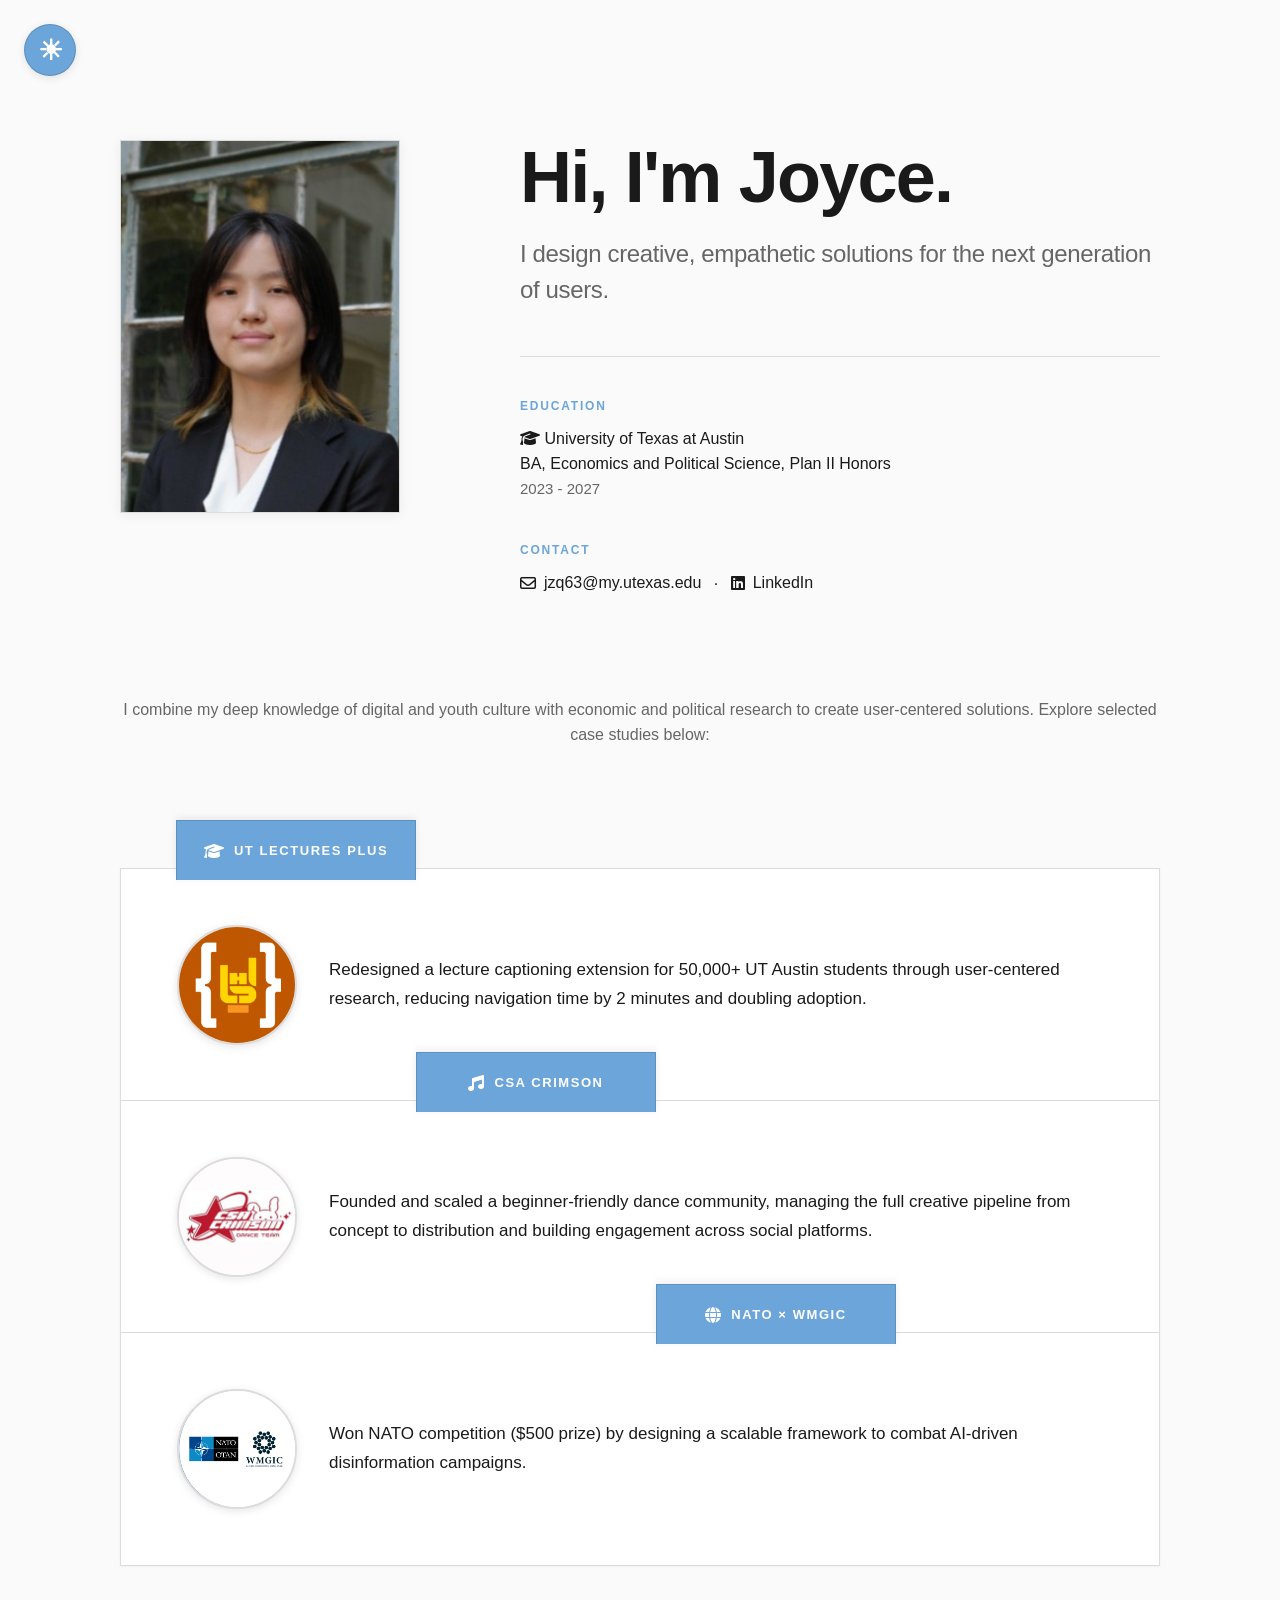
==== index.html @ 86d8b19e "feat: add new assets" ====
<head>
  <meta charset="UTF-8">
  <meta name="viewport" content="width=device-width, initial-scale=1.0">
  <title>Joyce Qian - Portfolio</title>
  <link rel="stylesheet" href="styles.css">
  <link rel="preconnect" href="https://fonts.googleapis.com">
  <link rel="preconnect" href="https://fonts.gstatic.com" crossorigin>
  <link
    href="https://fonts.googleapis.com/css2?family=Google+Sans:ital,opsz,wght@0,17..18,400..700;1,17..18,400..700&display=swap"
    rel="stylesheet">
  <link rel="stylesheet" href="https://cdnjs.cloudflare.com/ajax/libs/font-awesome/6.5.1/css/all.min.css">
  <script src="https://cdnjs.cloudflare.com/ajax/libs/three.js/r128/three.min.js"></script>
  <link rel="icon" type="image/x-png" href="./assets/star.png">
</head>

<body>
  <!-- Dark mode toggle -->
  <button id="darkModeToggle" class="dark-mode-toggle" aria-label="Toggle dark mode">
    <span class="sun-icon" style="display: flex;">☀</span>
    <span class="moon-icon" style="display: none;">☾</span>
  </button>

  <!-- Main container -->
  <div class="container">
    <!-- 3D Blob Canvas -->
    <canvas id="blob-canvas" width="2880" height="418" style="width: 1440px; height: 209px;"></canvas>

    <!-- Header section with portrait and info -->
    <div class="header-section">
      <!-- Portrait box -->
      <div class="portrait-container fade-in">
        <div class="portrait-box">
          <img src="assets/headshot.jpg" alt="Joyce Qian" class="portrait-image">
        </div>
      </div>

      <!-- Info section -->
      <div class="info-section">
        <h1 class="fade-in stagger-1">Hi, I'm Joyce.</h1>
        <div class="subtitle fade-in stagger-2">I design creative, empathetic solutions for the next generation of
          users.</div>


        <div class="details-grid fade-in stagger-4">
          <div class="detail-block">
            <div class="detail-label">Education</div>
            <div class="detail-content">
              <i class="fa-solid fa-graduation-cap"></i>
              University of Texas at Austin
              <br>
              BA, Economics and Political Science, Plan II
              Honors
            </div>
            <div class="detail-date">2023 - 2027</div>
          </div>
          <div class="detail-block">
            <div class="detail-label">Contact</div>
            <div class="detail-content">
              <a href="mailto:jzq63@my.utexas.edu" class="email-link" id="emailLink"><i
                  class="fa-regular fa-envelope"></i><span id="emailText">jzq63@my.utexas.edu</span></a>
              <span class="separator">·</span>
              <a href="https://www.linkedin.com/in/joycezqian/" target="_blank"><i class="fa-brands fa-linkedin"></i>
                LinkedIn</a>
            </div>
          </div>
        </div>
      </div>
    </div>

    <!-- Portfolio intro -->
    <div class="portfolio-intro fade-in stagger-5">
      I combine my deep knowledge of digital and youth culture with economic and political research to create
      user-centered solutions.

      Explore selected case studies below:
    </div>

    <!-- Project folders -->
    <div class="folders-container">
      <!-- UT Lectures Plus Folder -->
      <div class="folder fade-in stagger-6" data-project="ut-lectures">
        <div class="folder-content">
          <div class="folder-preview">
            <img alt="UT Lectures Plus Preview" src="assets/lhd_logo.png">
          </div>
          <div class="folder-description">
            Redesigned a lecture captioning extension for 50,000+ UT Austin students through user-centered research,
            reducing navigation time by 2 minutes and doubling adoption.
          </div>
        </div>
        <div class="folder-tab">
          <i class="fa-solid fa-graduation-cap"></i>
          <span>UT LECTURES PLUS</span>
        </div>
      </div>

      <!-- CSA Crimson Folder -->
      <div class="folder fade-in stagger-7" data-project="csa-crimson">
        <div class="folder-content">
          <div class="folder-preview">
            <img alt="CSA Crimson Preview" src="assets/crimson_logo.jpg">
          </div>
          <div class="folder-description">
            Founded and scaled a beginner-friendly dance community, managing the full creative pipeline from concept to
            distribution and building engagement across social platforms.
          </div>
        </div>
        <div class="folder-tab">
          <i class="fa-solid fa-music"></i>
          <span>CSA CRIMSON</span>
        </div>
      </div>

      <!-- NATO Folder -->
      <div class="folder fade-in stagger-8" data-project="nato">
        <div class="folder-content">
          <div class="folder-preview">
            <img alt="NATO Competition Preview" src="assets/nato_logo.jpg">
          </div>
          <div class="folder-description">
            Won NATO competition ($500 prize) by designing a scalable framework to combat AI-driven disinformation
            campaigns.
          </div>
        </div>
        <div class="folder-tab">
          <i class="fa-solid fa-globe"></i>
          <span>NATO × WMGIC</span>
        </div>
      </div>
    </div>
  </div>

  <!-- Project detail modals -->
  <!-- UT Lectures Plus Modal -->
  <div id="modal-ut-lectures" class="modal" data-project="ut-lectures">
    <button class="modal-close" aria-label="Close modal">×</button>
    <div class="modal-content">
      <div class="modal-header">
        <div class="modal-tab">UT LECTURES PLUS</div>
        <h2 class="modal-title">UT Lectures Plus</h2>
        <p class="modal-description">A lecture captioning extension developed for UT Austin's lecture video recording
          systems, LecturesOnline and TowerLA.</p>
      </div>

      <div class="modal-body">
        <div class="modal-meta">
          <div class="meta-item">
            <div class="meta-label">Timeline</div>
            <div class="meta-value">Fall 2024 - Present</div>
          </div>
          <div class="meta-item">
            <div class="meta-label">Team</div>
            <div class="meta-value">3 Product Managers, 5 Designers</div>
          </div>
          <div class="meta-item">
            <div class="meta-label">Tools</div>
            <div class="meta-value">Figma, Chrome Extensions API, User Research</div>
          </div>
        </div>

        <div class="modal-sections">
          <div class="modal-section">
            <h3>Problem</h3>
            <p>UT Lectures Plus required a redesign to better reflect its purpose as an accessibility-focused extension
              giving students greater control over how they study.</p>
          </div>
          <div class="modal-section">
            <h3>Process</h3>
            <p>I led a 3-person product management team and a 5-person design team through an overhaul of our studying
              extension. The product team's research surfaced a clear pattern: students were abandoning lectures they
              couldn't quickly navigate back into. I used that finding to set priorities for the design team, then
              worked with them directly to translate it into the redesign.</p>
          </div>
        </div>

        <div class="content-with-images">
          <div class="content-text">
            <h3>Lecture Landing Page</h3>
            <p>I identified two core problems: students couldn't tell what content a lecture covered, and the naming
              convention was hard to parse. I directed the design team through a fix, adding custom lecture titles and
              replacing the list view with video previews.</p>
          </div>
          <div class="content-images">
            <div class="image-with-caption">
              <img src="assets/utlp_landing_original.jpeg" alt="UT Lectures Plus Before">
              <span class="image-caption">before</span>
            </div>
            <div class="image-with-caption">
              <img src="assets/utlp_landing_updated.jpeg" alt="UT Lectures Plus After">
              <span class="image-caption">after</span>
            </div>
          </div>
        </div>

        <div class="content-with-images">
          <div class="content-text">
            <h3>Video Player</h3>
            <p>Testing showed over 75% of users left the default settings to make manual adjustments, a strong signal
              the interface wasn't meeting their needs out of the box. I led the design team to add custom captions,
              automatic chaptering, and bookmarking. Caption customization, which was a novel feature I introduced,
              became a key feature students used regularly.</p>
          </div>
          <div class="content-images">
            <div class="image-with-caption">
              <img src="assets/utlp_video_original.jpeg" alt="UT Lectures Plus Video Before">
              <span class="image-caption">before</span>
            </div>
            <div class="image-with-caption">
              <img src="assets/utlp_video_updated.jpeg" alt="UT Lectures Plus Video After">
              <span class="image-caption">after</span>
            </div>
          </div>
        </div>

        <div class="modal-sections">
          <div class="modal-section">
            <h3>Outcome</h3>
            <div class="outcome-content">
              <div class="outcome-video">
                <video controls="" preload="metadata">
                  <source src="assets/utlp_demo_short.mp4" type="video/mp4">
                  <p>Your browser does not support HTML5 video. <a href="assets/utlp_demo_short.mp4" target="_blank">Download the video</a> instead.</p>
                </video>
              </div>
              <div class="outcome-text">
                <p>In testing, users located the correct lecture two minutes faster than with the original design.
                  Following the release, downloads doubled and user engagement increased significantly.</p>
              </div>
            </div>
          </div>
        </div>

        <div class="modal-nav">
          <button class="nav-button" disabled>← <span class="nav-label"></span></button>
          <button class="nav-button" data-target="csa-crimson"><span class="nav-label">CSA CRIMSON</span> →</button>
        </div>
      </div>
    </div>
  </div>

  <!-- CSA Crimson Modal -->
  <div id="modal-csa-crimson" class="modal" data-project="csa-crimson">
    <button class="modal-close" aria-label="Close modal">×</button>
    <div class="modal-content">
      <div class="modal-header">
        <div class="modal-tab">CSA CRIMSON</div>
        <h2 class="modal-title">CSA Crimson</h2>
        <p class="modal-description">A beginner-friendly dance team where students learn and film dances taught and
          produced by other students.</p>
      </div>

      <div class="modal-body">
        <div class="modal-meta">
          <div class="meta-item">
            <div class="meta-label">Timeline</div>
            <div class="meta-value">Fall 2023 - Present</div>
          </div>
          <div class="meta-item">
            <div class="meta-label">Team</div>
            <div class="meta-value">Co-founder with 5 other students</div>
          </div>
          <div class="meta-item">
            <div class="meta-label">Tools</div>
            <div class="meta-value">Production, Choreography, Community Management</div>
          </div>
        </div>

        <div class="modal-sections">
          <div class="modal-section">
            <h3>Overview</h3>
            <p>I lead the entire filming process from planning through post-production, releasing a new video every
              month following a strict one-month timeline from teaching to release.</p>
          </div>
        </div>

        <div class="modal-sections">
          <div class="modal-section">
            <h3>Teaching</h3>
            <p>Before I begin organizing dancers, I select several song options for our team members to choose from, and
              it goes to a vote. Once the song is decided, I schedule our practices over the next two weeks.</p>
          </div>
        </div>

        <div class="single-image-container">
          <img src="assets/ccb_practice.jpeg" alt="CSA Crimson Community">
        </div>

        <div class="modal-sections">
          <div class="modal-section">
            <h3>Filming</h3>
            <p>First, I reach out to videographers to find availability and a filming location. Second, I coordinate
              with our 7-8 dancers to find the best time, taking into account their schedules and the time of day I want
              to film.</p>
          </div>
        </div>

        <div class="content-images">
          <div class="image-with-caption">
            <img src="assets/location_2.jpg" alt="CSA Production 1">
          </div>
          <div class="image-with-caption">
            <img src="assets/greg_gym.jpeg" alt="CSA Production 2">
          </div>
        </div>

        <div class="modal-sections">
          <div class="modal-section">
            <h3>Storyboarding</h3>
            <p>Once filming is scheduled, I focus on filming logistics, particularly storyboarding the final cover. I
              provide the videographer with a storyboard, a shot list, and reference videos, giving them a clear picture
              of the angles and shots I want at each point in the song.</p>
          </div>
        </div>

        <div class="modal-sections">
          <div class="modal-section">
            <h3>Post-Production</h3>
            <p>After filming day, I personally edit each video. From over a hundred clips, I select the shot that best
              fits each section of the song, choosing takes that match the final vision and can be cut together into one
              cohesive video.</p>
          </div>
        </div>

        <div class="single-image-container">
          <img src="assets/editing_photo.jpeg" alt="CSA Editing Process">
        </div>

        <div class="modal-sections">
          <div class="modal-section">
            <h3>Release</h3>
            <p>I oversee the release process, making sure our editing team works quickly and closely with our publicity
              team so each video goes out on time, with a coordinated social media post, tracking deadlines to keep a
              consistent monthly release schedule.</p>
          </div>
        </div>

        <div class="modal-sections">
          <div class="modal-section">
            <h3>Outcome</h3>
            <div class="outcome-content">
              <div class="outcome-video">
                <video controls preload="metadata">
                  <source src="assets/ccb_short.mp4" type="video/mp4">
                  <p>Your browser does not support HTML5 video. <a href="assets/ccb_short.mp4" target="_blank">Download
                      the video</a> instead.</p>
                </video>
              </div>
              <div class="outcome-text">
                <p>I track the success of each video and the satisfaction of each dancer via surveys. I use this
                  information to provide a wider variety of opportunities to the team, ensuring 100% of our team members
                  are able to participate and enjoy their experience.</p>
              </div>
            </div>
          </div>
        </div>

        <div class="modal-nav">
          <button class="nav-button" data-target="ut-lectures">← <span class="nav-label">UT LECTURES
              PLUS</span></button>
          <button class="nav-button" data-target="nato"><span class="nav-label">NATO × WMGIC COMPETITION</span>
            →</button>
        </div>
      </div>
    </div>
  </div>

  <!-- NATO Modal -->
  <div id="modal-nato" class="modal" data-project="nato">
    <button class="modal-close" aria-label="Close modal">×</button>
    <div class="modal-content">
      <div class="modal-header">
        <div class="modal-tab">NATO × WMGIC</div>
        <h2 class="modal-title">NATO × WMGIC Competition</h2>
        <p class="modal-description">Competitors were asked to design a solution to disinformation within a category
          such as AI, Clean Energy, Public Health, or Terrorism.</p>
      </div>

      <div class="modal-body">
        <div class="modal-meta">
          <div class="meta-item">
            <div class="meta-label">Timeline</div>
            <div class="meta-value">Fall 2024</div>
          </div>
          <div class="meta-item">
            <div class="meta-label">Team</div>
            <div class="meta-value">4-person team, 2-hour time limit</div>
          </div>
          <div class="meta-item">
            <div class="meta-label">Tools</div>
            <div class="meta-value">Strategic Planning, Policy Analysis, Cost-Benefit Analysis</div>
          </div>
        </div>

        <div class="modal-sections">
          <div class="modal-section">
            <h3>Problem</h3>
            <p>AI-created bots and deepfakes were playing a gradually expanding role in foreign actors' disinformation
              campaigns. I had to find a solution for NATO to combat the proliferation of disinformation online.</p>
          </div>
          <div class="modal-section">
            <h3>Process</h3>
            <p>Working within a strict two-hour time limit, I adapted NATO's existing Locked Shields cyber defense
              exercises to the disinformation problem, allowing my team to move efficiently in the competition without
              sacrificing rigor.</p>
          </div>
        </div>

        <div class="modal-sections">
          <div class="modal-section">
            <h3>Solution</h3>
            <p>From this foundation, I identified two core requirements and structured the solution around them. The
              first was a training exercise pairing member states sharing best practices against disinformation with a
              designated red team generating AI-driven disinformation, giving participants firsthand experience with
              both sides of the problem.</p>
          </div>
        </div>

        <div class="single-image-container">
          <img src="assets/training_modules.png" alt="NATO Training Framework">
        </div>

        <div class="modal-sections">
          <div class="modal-section">
            <h3>Public Education</h3>
            <p>The second requirement was a public-facing training initiative, incorporating social media campaigns and
              gamified tools, equipping member countries to run a coordinated public education strategy on identifying
              disinformation.</p>
          </div>
        </div>

        <div class="modal-sections">
          <div class="modal-section">
            <h3>Results</h3>
            <p>The result was a complete submission including an implementation plan, cost-benefit analysis, and
              sustainability analysis, built around a low-cost, scalable solution adapted from an existing NATO
              framework and delivered within our two-hour constraint. Grand prize: $500.</p>
          </div>
        </div>

        <div class="modal-nav">
          <button class="nav-button" data-target="csa-crimson">← <span class="nav-label">CSA CRIMSON</span></button>
          <button class="nav-button" disabled><span class="nav-label"></span> →</button>
        </div>
      </div>
    </div>
  </div>

  <script src="script.js"></script>
  <!-- Code injected by live-server -->
  <script>
    // <![CDATA[  <-- For SVG support
    if ('WebSocket' in window) {
      (function () {
        function refreshCSS() {
          var sheets = [].slice.call(document.getElementsByTagName("link"));
          var head = document.getElementsByTagName("head")[0];
          for (var i = 0; i < sheets.length; ++i) {
            var elem = sheets[i];
            var parent = elem.parentElement || head;
            parent.removeChild(elem);
            var rel = elem.rel;
            if (elem.href && typeof rel != "string" || rel.length == 0 || rel.toLowerCase() == "stylesheet") {
              var url = elem.href.replace(/(&|\?)_cacheOverride=\d+/, '');
              elem.href = url + (url.indexOf('?') >= 0 ? '&' : '?') + '_cacheOverride=' + (new Date().valueOf());
            }
            parent.appendChild(elem);
          }
        }
        var protocol = window.location.protocol === 'http:' ? 'ws://' : 'wss://';
        var address = protocol + window.location.host + window.location.pathname + '/ws';
        var socket = new WebSocket(address);
        socket.onmessage = function (msg) {
          if (msg.data == 'reload') window.location.reload();
          else if (msg.data == 'refreshcss') refreshCSS();
        };
        if (sessionStorage && !sessionStorage.getItem('IsThisFirstTime_Log_From_LiveServer')) {
          console.log('Live reload enabled.');
          sessionStorage.setItem('IsThisFirstTime_Log_From_LiveServer', true);
        }
      })();
    }
    else {
      console.error('Upgrade your browser. This Browser is NOT supported WebSocket for Live-Reloading.');
    }
    // ]]>
  </script>


  <!-- Code injected by live-server -->
  <script>
    // <![CDATA[  <-- For SVG support
    if ('WebSocket' in window) {
      (function () {
        function refreshCSS() {
          var sheets = [].slice.call(document.getElementsByTagName("link"));
          var head = document.getElementsByTagName("head")[0];
          for (var i = 0; i < sheets.length; ++i) {
            var elem = sheets[i];
            var parent = elem.parentElement || head;
            parent.removeChild(elem);
            var rel = elem.rel;
            if (elem.href && typeof rel != "string" || rel.length == 0 || rel.toLowerCase() == "stylesheet") {
              var url = elem.href.replace(/(&|\?)_cacheOverride=\d+/, '');
              elem.href = url + (url.indexOf('?') >= 0 ? '&' : '?') + '_cacheOverride=' + (new Date().valueOf());
            }
            parent.appendChild(elem);
          }
        }
        var protocol = window.location.protocol === 'http:' ? 'ws://' : 'wss://';
        var address = protocol + window.location.host + window.location.pathname + '/ws';
        var socket = new WebSocket(address);
        socket.onmessage = function (msg) {
          if (msg.data == 'reload') window.location.reload();
          else if (msg.data == 'refreshcss') refreshCSS();
        };
        if (sessionStorage && !sessionStorage.getItem('IsThisFirstTime_Log_From_LiveServer')) {
          console.log('Live reload enabled.');
          sessionStorage.setItem('IsThisFirstTime_Log_From_LiveServer', true);
        }
      })();
    }
    else {
      console.error('Upgrade your browser. This Browser is NOT supported WebSocket for Live-Reloading.');
    }
    // ]]>
  </script>


  <!-- Code injected by live-server -->
  <script>
    // <![CDATA[  <-- For SVG support
    if ('WebSocket' in window) {
      (function () {
        function refreshCSS() {
          var sheets = [].slice.call(document.getElementsByTagName("link"));
          var head = document.getElementsByTagName("head")[0];
          for (var i = 0; i < sheets.length; ++i) {
            var elem = sheets[i];
            var parent = elem.parentElement || head;
            parent.removeChild(elem);
            var rel = elem.rel;
            if (elem.href && typeof rel != "string" || rel.length == 0 || rel.toLowerCase() == "stylesheet") {
              var url = elem.href.replace(/(&|\?)_cacheOverride=\d+/, '');
              elem.href = url + (url.indexOf('?') >= 0 ? '&' : '?') + '_cacheOverride=' + (new Date().valueOf());
            }
            parent.appendChild(elem);
          }
        }
        var protocol = window.location.protocol === 'http:' ? 'ws://' : 'wss://';
        var address = protocol + window.location.host + window.location.pathname + '/ws';
        var socket = new WebSocket(address);
        socket.onmessage = function (msg) {
          if (msg.data == 'reload') window.location.reload();
          else if (msg.data == 'refreshcss') refreshCSS();
        };
        if (sessionStorage && !sessionStorage.getItem('IsThisFirstTime_Log_From_LiveServer')) {
          console.log('Live reload enabled.');
          sessionStorage.setItem('IsThisFirstTime_Log_From_LiveServer', true);
        }
      })();
    }
    else {
      console.error('Upgrade your browser. This Browser is NOT supported WebSocket for Live-Reloading.');
    }
    // ]]>
  </script>












  <!-- Code injected by live-server -->
  <script>
    // <![CDATA[  <-- For SVG support
    if ('WebSocket' in window) {
      (function () {
        function refreshCSS() {
          var sheets = [].slice.call(document.getElementsByTagName("link"));
          var head = document.getElementsByTagName("head")[0];
          for (var i = 0; i < sheets.length; ++i) {
            var elem = sheets[i];
            var parent = elem.parentElement || head;
            parent.removeChild(elem);
            var rel = elem.rel;
            if (elem.href && typeof rel != "string" || rel.length == 0 || rel.toLowerCase() == "stylesheet") {
              var url = elem.href.replace(/(&|\?)_cacheOverride=\d+/, '');
              elem.href = url + (url.indexOf('?') >= 0 ? '&' : '?') + '_cacheOverride=' + (new Date().valueOf());
            }
            parent.appendChild(elem);
          }
        }
        var protocol = window.location.protocol === 'http:' ? 'ws://' : 'wss://';
        var address = protocol + window.location.host + window.location.pathname + '/ws';
        var socket = new WebSocket(address);
        socket.onmessage = function (msg) {
          if (msg.data == 'reload') window.location.reload();
          else if (msg.data == 'refreshcss') refreshCSS();
        };
        if (sessionStorage && !sessionStorage.getItem('IsThisFirstTime_Log_From_LiveServer')) {
          console.log('Live reload enabled.');
          sessionStorage.setItem('IsThisFirstTime_Log_From_LiveServer', true);
        }
      })();
    }
    else {
      console.error('Upgrade your browser. This Browser is NOT supported WebSocket for Live-Reloading.');
    }
    // ]]>
  </script>


  <!-- Code injected by live-server -->
  <script>
    // <![CDATA[  <-- For SVG support
    if ('WebSocket' in window) {
      (function () {
        function refreshCSS() {
          var sheets = [].slice.call(document.getElementsByTagName("link"));
          var head = document.getElementsByTagName("head")[0];
          for (var i = 0; i < sheets.length; ++i) {
            var elem = sheets[i];
            var parent = elem.parentElement || head;
            parent.removeChild(elem);
            var rel = elem.rel;
            if (elem.href && typeof rel != "string" || rel.length == 0 || rel.toLowerCase() == "stylesheet") {
              var url = elem.href.replace(/(&|\?)_cacheOverride=\d+/, '');
              elem.href = url + (url.indexOf('?') >= 0 ? '&' : '?') + '_cacheOverride=' + (new Date().valueOf());
            }
            parent.appendChild(elem);
          }
        }
        var protocol = window.location.protocol === 'http:' ? 'ws://' : 'wss://';
        var address = protocol + window.location.host + window.location.pathname + '/ws';
        var socket = new WebSocket(address);
        socket.onmessage = function (msg) {
          if (msg.data == 'reload') window.location.reload();
          else if (msg.data == 'refreshcss') refreshCSS();
        };
        if (sessionStorage && !sessionStorage.getItem('IsThisFirstTime_Log_From_LiveServer')) {
          console.log('Live reload enabled.');
          sessionStorage.setItem('IsThisFirstTime_Log_From_LiveServer', true);
        }
      })();
    }
    else {
      console.error('Upgrade your browser. This Browser is NOT supported WebSocket for Live-Reloading.');
    }
    // ]]>
  </script>
</body>
---- styles.css ----
* {
    margin: 0;
    padding: 0;
    box-sizing: border-box;
}

:root {
    --bg-primary: #fafafa;
    --bg-secondary: #ffffff;
    --text-primary: #1a1a1a;
    --text-secondary: #666666;
    --text-tertiary: #999999;
    --border-color: rgba(26, 26, 26, 0.15);
    --accent-orange: rgb(107, 165, 217);
    --accent-orange-light: rgb(139, 192, 232);
    --accent-orange-dark: rgb(74, 139, 194);
    --font-main: 'Google Sans', -apple-system, BlinkMacSystemFont, sans-serif;
    --gradient-x: 50%;
    --gradient-y: -10%;
}

body {
    font-family: var(--font-main);
    background: var(--bg-primary);
    color: var(--text-primary);
    line-height: 1.6;
    min-height: 100vh;
    font-weight: 400;
    -webkit-font-smoothing: antialiased;
    -moz-osx-font-smoothing: grayscale;
}

body.dark-mode {
    --bg-primary: #0f0f0f;
    --bg-secondary: #1a1a1a;
    --text-primary: #f5f5f5;
    --text-secondary: #a0a0a0;
    --text-tertiary: #707070;
    --border-color: rgba(245, 245, 245, 0.15);
}

/* Animations */
@keyframes fadeIn {
    from {
        opacity: 0;
        transform: translateY(20px);
    }

    to {
        opacity: 1;
        transform: translateY(0);
    }
}

.fade-in {
    animation: fadeIn 0.8s ease-out forwards;
    opacity: 0;
}

.stagger-1 {
    animation-delay: 0.1s;
}

.stagger-2 {
    animation-delay: 0.2s;
}

.stagger-3 {
    animation-delay: 0.3s;
}

.stagger-4 {
    animation-delay: 0.4s;
}

.stagger-5 {
    animation-delay: 0.5s;
}

.stagger-6 {
    animation-delay: 0.6s;
}

.stagger-7 {
    animation-delay: 0.7s;
}

.stagger-8 {
    animation-delay: 0.8s;
}

.dark-mode-toggle {
    position: fixed;
    top: 24px;
    left: 24px;
    width: 52px;
    height: 52px;
    border-radius: 50%;
    border: 1.5px solid var(--border-color);
    background: var(--accent-orange);
    color: white;
    cursor: pointer;
    display: flex;
    align-items: center;
    justify-content: center;
    font-size: 28px;
    font-weight: 600;
    z-index: 1000;
    transition: all 0.3s cubic-bezier(0.4, 0, 0.2, 1);
    box-shadow: 0 2px 8px rgba(0, 0, 0, 0.1);
}

body.dark-mode .dark-mode-toggle {
    background: var(--bg-secondary);
    color: var(--text-primary);
    box-shadow: 0 2px 8px rgba(0, 0, 0, 0.3);
}

.dark-mode-toggle:hover {
    transform: scale(1.08);
    box-shadow: 0 4px 12px rgba(107, 165, 217, 0.3);
}

.sun-icon,
.moon-icon {
    display: flex;
    align-items: center;
    justify-content: center;
}

.container {
    max-width: 1200px;
    margin: 0 auto;
    padding: 140px 80px 120px;
}

.header-section {
    display: grid;
    grid-template-columns: 280px 1fr;
    gap: 120px;
    margin-bottom: 100px;
    align-items: start;
    position: relative;
    z-index: 1;
}

/* 3D Wireframe Blob Canvas */
#blob-canvas {
    position: fixed;
    top: -10vh;
    left: 0;
    width: 100%;
    height: 100vh;
    z-index: -1;
    pointer-events: none;
}

.portrait-container {
    position: relative;
}

.portrait-box {
    width: 280px;
    height: 373px;
    border: 1.5px solid var(--border-color);
    background: var(--bg-secondary);
    overflow: hidden;
    position: relative;
    box-shadow: 0 2px 12px rgba(0, 0, 0, 0.06);
}

body.dark-mode .portrait-box {
    box-shadow: 0 2px 12px rgba(0, 0, 0, 0.3);
}

.portrait-image {
    width: 100%;
    height: 100%;
    object-fit: cover;
    display: block;
}

.portrait-placeholder {
    color: var(--text-tertiary);
}

.portrait-label {
    margin-top: 12px;
    color: var(--text-secondary);
    font-size: 14px;
}

.portrait-actions {
    position: absolute;
    top: -10px;
    right: -10px;
    display: flex;
    gap: 8px;
    opacity: 0;
    transition: opacity 0.2s;
}

.portrait-container:hover .portrait-actions {
    opacity: 1;
}

.portrait-actions button {
    padding: 4px 8px;
    font-size: 12px;
    border: 1px solid var(--border-color);
    background: var(--bg-secondary);
    cursor: pointer;
}

.info-section h1 {
    font-family: var(--font-main);
    font-size: 72px;
    font-weight: 600;
    line-height: 1.05;
    margin-bottom: 20px;
    letter-spacing: -0.025em;
}

.subtitle {
    font-size: 24px;
    color: var(--text-secondary);
    margin-bottom: 48px;
    font-weight: 400;
    letter-spacing: -0.015em;
    line-height: 1.5;
}

.bio {
    font-size: 18px;
    line-height: 1.75;
    margin-bottom: 48px;
    max-width: 600px;
    color: var(--text-primary);
}

.details-grid {
    display: grid;
    gap: 40px;
    border-top: 1px solid rgba(0, 0, 0, 0.12);
    padding-top: 40px;
}

body.dark-mode .details-grid {
    border-top-color: rgba(255, 255, 255, 0.1);
}

.detail-label {
    font-size: 12px;
    letter-spacing: 0.15em;
    text-transform: uppercase;
    color: var(--accent-orange);
    font-weight: 700;
    margin-bottom: 10px;
}

.detail-content {
    font-size: 16px;
    line-height: 1.6;
}

.detail-content a {
    color: var(--text-primary);
    text-decoration: none;
    display: inline-flex;
    align-items: center;
    gap: 8px;
    transition: color 0.2s;
}

.detail-content a:hover {
    color: var(--accent-orange);
}

.email-link:hover {
    color: var(--accent-orange) !important;
}

.detail-content a i {
    font-size: 16px;
}

.separator {
    margin: 0 8px;
}

.detail-date {
    font-size: 15px;
    color: var(--text-secondary);
}

.portfolio-intro {
    font-size: 16px;
    color: var(--text-secondary);
    text-align: center;
    margin: 40px 0 120px;
}

.folders-container {
    position: relative;
    min-height: 400px;
    margin-bottom: 120px;
}

.folder {
    position: relative;
    width: 100%;
    cursor: pointer;
    margin-bottom: -2px;
    transition: transform 0.3s cubic-bezier(0.4, 0, 0.2, 1);
}

.folder:hover {
    z-index: 20;
}

.folder:hover .folder-content {
    position: relative;
    z-index: 1;
}

.folder-content {
    background: var(--bg-secondary);
    border: 1.5px solid var(--border-color);
    border-bottom: 1.5px solid var(--border-color);
    padding: 56px;
    min-height: 180px;
    display: flex;
    align-items: center;
    gap: 32px;
    transition: all 0.3s cubic-bezier(0.4, 0, 0.2, 1);
    box-shadow: 0 1px 3px rgba(0, 0, 0, 0.04);
}

.folder-preview {
    flex-shrink: 0;
    width: 120px;
    height: 120px;
    border-radius: 50%;
    overflow: hidden;
    border: 2px solid var(--border-color);
    box-shadow: 0 2px 8px rgba(0, 0, 0, 0.1);
}

.folder-preview img {
    width: 100%;
    height: 100%;
    object-fit: cover;
}

body.dark-mode .folder-preview {
    box-shadow: 0 2px 8px rgba(0, 0, 0, 0.3);
}

.folder:hover .folder-content {
    background: var(--bg-secondary);
    box-shadow: 0 4px 12px rgba(0, 0, 0, 0.08);
    transform: translateX(8px);
}

body.dark-mode .folder-content {
    background: var(--bg-secondary);
    box-shadow: 0 1px 3px rgba(0, 0, 0, 0.2);
}

body.dark-mode .folder:hover .folder-content {
    background: var(--bg-secondary);
    box-shadow: 0 4px 12px rgba(0, 0, 0, 0.4);
}

.folder-description {
    font-size: 17px;
    line-height: 1.7;
    flex: 1;
    color: var(--text-primary);
}

.folder-tab {
    position: absolute;
    top: -48px;
    left: 56px;
    width: 240px;
    height: 60px;
    background: var(--accent-orange);
    border: 1.5px solid var(--border-color);
    border-bottom: none;
    display: flex;
    align-items: center;
    justify-content: center;
    gap: 10px;
    padding: 14px 24px 12px;
    transition: all 0.3s cubic-bezier(0.4, 0, 0.2, 1);
    box-shadow: 0 -2px 8px rgba(0, 0, 0, 0.08);
    z-index: 1000;
    isolation: isolate;
}

.folder:hover .folder-tab {
    background: var(--accent-orange-light);
    transform: translateY(-4px);
    box-shadow: 0 -4px 12px rgba(107, 165, 217, 0.2);
}

.folder-tab i {
    font-size: 16px;
    color: white;
}

.folder-tab span {
    font-size: 13px;
    font-weight: 700;
    letter-spacing: 0.12em;
    color: white;
    text-transform: uppercase;
}

.folder:nth-child(2) .folder-tab {
    left: 296px;
}

.folder:nth-child(3) .folder-tab {
    left: 536px;
}

.modal {
    position: fixed;
    top: 0;
    left: 0;
    width: 100%;
    height: 100%;
    background: var(--bg-primary);
    z-index: 2000;
    display: none;
    overflow-y: auto;
    animation: fadeIn 0.3s ease-out;
}

.modal.active {
    display: block;
}

.modal-close {
    position: fixed;
    top: 40px;
    right: 40px;
    width: 48px;
    height: 48px;
    border: 1.5px solid var(--border-color);
    background: var(--bg-secondary);
    font-size: 28px;
    cursor: pointer;
    z-index: 2001;
    transition: all 0.25s cubic-bezier(0.4, 0, 0.2, 1);
    display: flex;
    align-items: center;
    justify-content: center;
    color: var(--text-primary);
    border-radius: 4px;
    box-shadow: 0 2px 8px rgba(0, 0, 0, 0.1);
}

.modal-close:hover {
    background: var(--accent-orange);
    color: white;
    border-color: var(--accent-orange);
    transform: rotate(90deg);
    box-shadow: 0 4px 12px rgba(107, 165, 217, 0.3);
}

.modal-content {
    max-width: 900px;
    margin: 0 auto;
    padding: 100px 60px 100px;
}

.modal-header {
    margin-bottom: 80px;
}

.modal-tab {
    display: inline-block;
    padding: 8px 16px;
    background: var(--accent-orange);
    color: white;
    font-size: 13px;
    font-weight: 600;
    letter-spacing: 0.1em;
    text-transform: uppercase;
    margin-bottom: 32px;
}

.modal-title {
    font-family: var(--font-main);
    font-size: 56px;
    font-weight: 600;
    line-height: 1.15;
    margin-bottom: 28px;
    letter-spacing: -0.025em;
}

.modal-description {
    font-size: 18px;
    line-height: 1.75;
    color: var(--text-secondary);
    max-width: 720px;
}

.modal-meta {
    display: grid;
    grid-template-columns: repeat(3, 1fr);
    gap: 48px;
    margin-bottom: 64px;
    padding-bottom: 48px;
    border-bottom: 1px solid rgba(0, 0, 0, 0.1);
}

body.dark-mode .modal-meta {
    border-bottom-color: rgba(255, 255, 255, 0.1);
}

.meta-label {
    font-size: 13px;
    letter-spacing: 0.12em;
    text-transform: uppercase;
    color: var(--text-tertiary);
    font-weight: 600;
    margin-bottom: 8px;
}

.meta-value {
    font-size: 15px;
    line-height: 1.6;
    color: var(--text-primary);
}

.modal-hero-image {
    margin-bottom: 64px;
    overflow: hidden;
    display: none;
    gap: 24px;
}

.modal-hero-image.active {
    display: grid;
    grid-template-columns: repeat(2, 1fr);
}

.modal-hero-image img {
    width: 100%;
    height: auto;
    display: block;
    border: 1px solid var(--border-color);
}

.modal-sections {
    margin-bottom: 64px;
}

.modal-sections.before-image {
    margin-bottom: 0;
}

.modal-section {
    margin-bottom: 48px;
}

.modal-section h3 {
    font-family: var(--font-main);
    font-size: 32px;
    font-weight: 600;
    margin-bottom: 18px;
    letter-spacing: -0.015em;
    line-height: 1.2;
}

.modal-section p {
    font-size: 17px;
    line-height: 1.8;
    color: var(--text-secondary);
}

.modal-gallery {
    display: grid;
    grid-template-columns: repeat(auto-fit, minmax(300px, 1fr));
    gap: 24px;
    margin-bottom: 64px;
}

.modal-gallery.empty {
    display: none;
}

.modal-gallery img {
    width: 100%;
    height: auto;
    border: 1px solid var(--border-color);
    display: block;
}

.content-with-images {
    display: flex;
    flex-direction: column;
    gap: 24px;
    margin-bottom: 64px;
}

.content-with-images.reverse {
    display: flex;
    flex-direction: column;
}

.content-text {
    display: flex;
    flex-direction: column;
    justify-content: flex-start;
}

.content-text h3 {
    font-family: var(--font-main);
    font-size: 32px;
    font-weight: 600;
    margin-bottom: 18px;
    letter-spacing: -0.015em;
    line-height: 1.2;
}

.content-text p {
    font-size: 17px;
    line-height: 1.8;
    color: var(--text-secondary);
}

.content-images {
    display: grid;
    grid-template-columns: 1fr;
    gap: 24px;
    margin-bottom: 32px;
}

.image-with-caption {
    position: relative;
    width: 100%;
}

.image-with-caption img {
    width: 100%;
    height: auto;
    display: block;
    border: 1.5px solid var(--border-color);
    box-shadow: 0 2px 8px rgba(0, 0, 0, 0.06);
}

body.dark-mode .image-with-caption img {
    box-shadow: 0 2px 8px rgba(0, 0, 0, 0.3);
}

.image-caption {
    display: block;
    margin-top: 8px;
    font-size: 12px;
    text-transform: uppercase;
    letter-spacing: 0.1em;
    color: var(--text-tertiary);
    font-weight: 500;
    text-align: center;
}

.single-image-container {
    margin: 32px 0;
}

.single-image-container img {
    width: 100%;
    height: auto;
    display: block;
    border: 1.5px solid var(--border-color);
    box-shadow: 0 2px 8px rgba(0, 0, 0, 0.06);
}

body.dark-mode .single-image-container img {
    box-shadow: 0 2px 8px rgba(0, 0, 0, 0.3);
}

.outcome-content {
    display: grid;
    grid-template-columns: 1fr;
    gap: 32px;
    align-items: start;
}

.outcome-video {
    position: relative;
    width: 100%;
    padding-bottom: 56.25%;
    height: 0;
    overflow: hidden;
    border: 1.5px solid var(--border-color);
    background: var(--bg-secondary);
    box-shadow: 0 2px 8px rgba(0, 0, 0, 0.06);
}

body.dark-mode .outcome-video {
    box-shadow: 0 2px 8px rgba(0, 0, 0, 0.3);
}

.outcome-video video {
    position: absolute;
    top: 0;
    left: 0;
    width: 100%;
    height: 100%;
    object-fit: contain;
}

.outcome-text {
    display: flex;
    align-items: center;
}

.outcome-text p {
    font-size: 17px;
    line-height: 1.8;
    color: var(--text-secondary);
}

.modal-nav {
    display: flex;
    gap: 16px;
    padding-top: 48px;
    border-top: 1px solid rgba(0, 0, 0, 0.1);
}

body.dark-mode .modal-nav {
    border-top-color: rgba(255, 255, 255, 0.1);
}

.nav-button {
    padding: 14px 24px;
    border: 1px solid var(--border-color);
    background: transparent;
    font-family: var(--font-main);
    font-size: 13px;
    font-weight: 500;
    cursor: pointer;
    transition: all 0.2s;
    display: flex;
    align-items: center;
    gap: 12px;
    color: var(--text-primary);
    letter-spacing: 0.02em;
}

.nav-button:hover:not(:disabled) {
    background: var(--accent-orange);
    color: white;
    border-color: var(--accent-orange);
}

.nav-button:disabled {
    opacity: 0.3;
    cursor: not-allowed;
}

@media (max-width: 968px) {
    .header-section {
        grid-template-columns: 1fr;
        gap: 60px;
    }

    .portrait-container {
        max-width: 280px;
        margin: 0 auto;
    }

    .info-section h1 {
        font-size: 56px;
    }

    .subtitle {
        font-size: 20px;
    }

    .modal-meta {
        grid-template-columns: 1fr;
        gap: 32px;
    }

    .outcome-content {
        grid-template-columns: 1fr;
        gap: 24px;
    }

    .folder:nth-child(2) .folder-tab,
    .folder:nth-child(3) .folder-tab {
        left: 40px;
    }

    .folder {
        margin-bottom: 20px;
    }

    .folder-preview {
        width: 100px;
        height: 100px;
    }

    .container {
        padding: 100px 40px 80px;
    }
}

@media (max-width: 640px) {
    .container {
        padding: 80px 24px 60px;
    }

    .info-section h1 {
        font-size: 44px;
    }

    .subtitle {
        font-size: 18px;
        margin-bottom: 40px;
    }

    .folder-content {
        padding: 32px 24px;
        min-height: 140px;
        gap: 20px;
        flex-direction: column;
        text-align: center;
    }

    .folder-preview {
        width: 80px;
        height: 80px;
    }

    .folder-description {
        font-size: 16px;
        line-height: 1.65;
    }

    .folder {
        margin-bottom: 40px;
    }

    .folder-tab {
        width: 200px;
        height: 52px;
        left: 24px !important;
        top: -42px;
    }

    .folder-tab span {
        font-size: 12px;
    }

    .content-images {
        grid-template-columns: 1fr;
    }

    .modal-content {
        padding: 80px 24px 80px;
    }

    .modal-title {
        font-size: 36px;
    }

    .modal-section h3,
    .content-text h3 {
        font-size: 26px;
    }

    .dark-mode-toggle {
        top: 16px;
        left: 16px;
        width: 48px;
        height: 48px;
        font-size: 24px;
    }
}
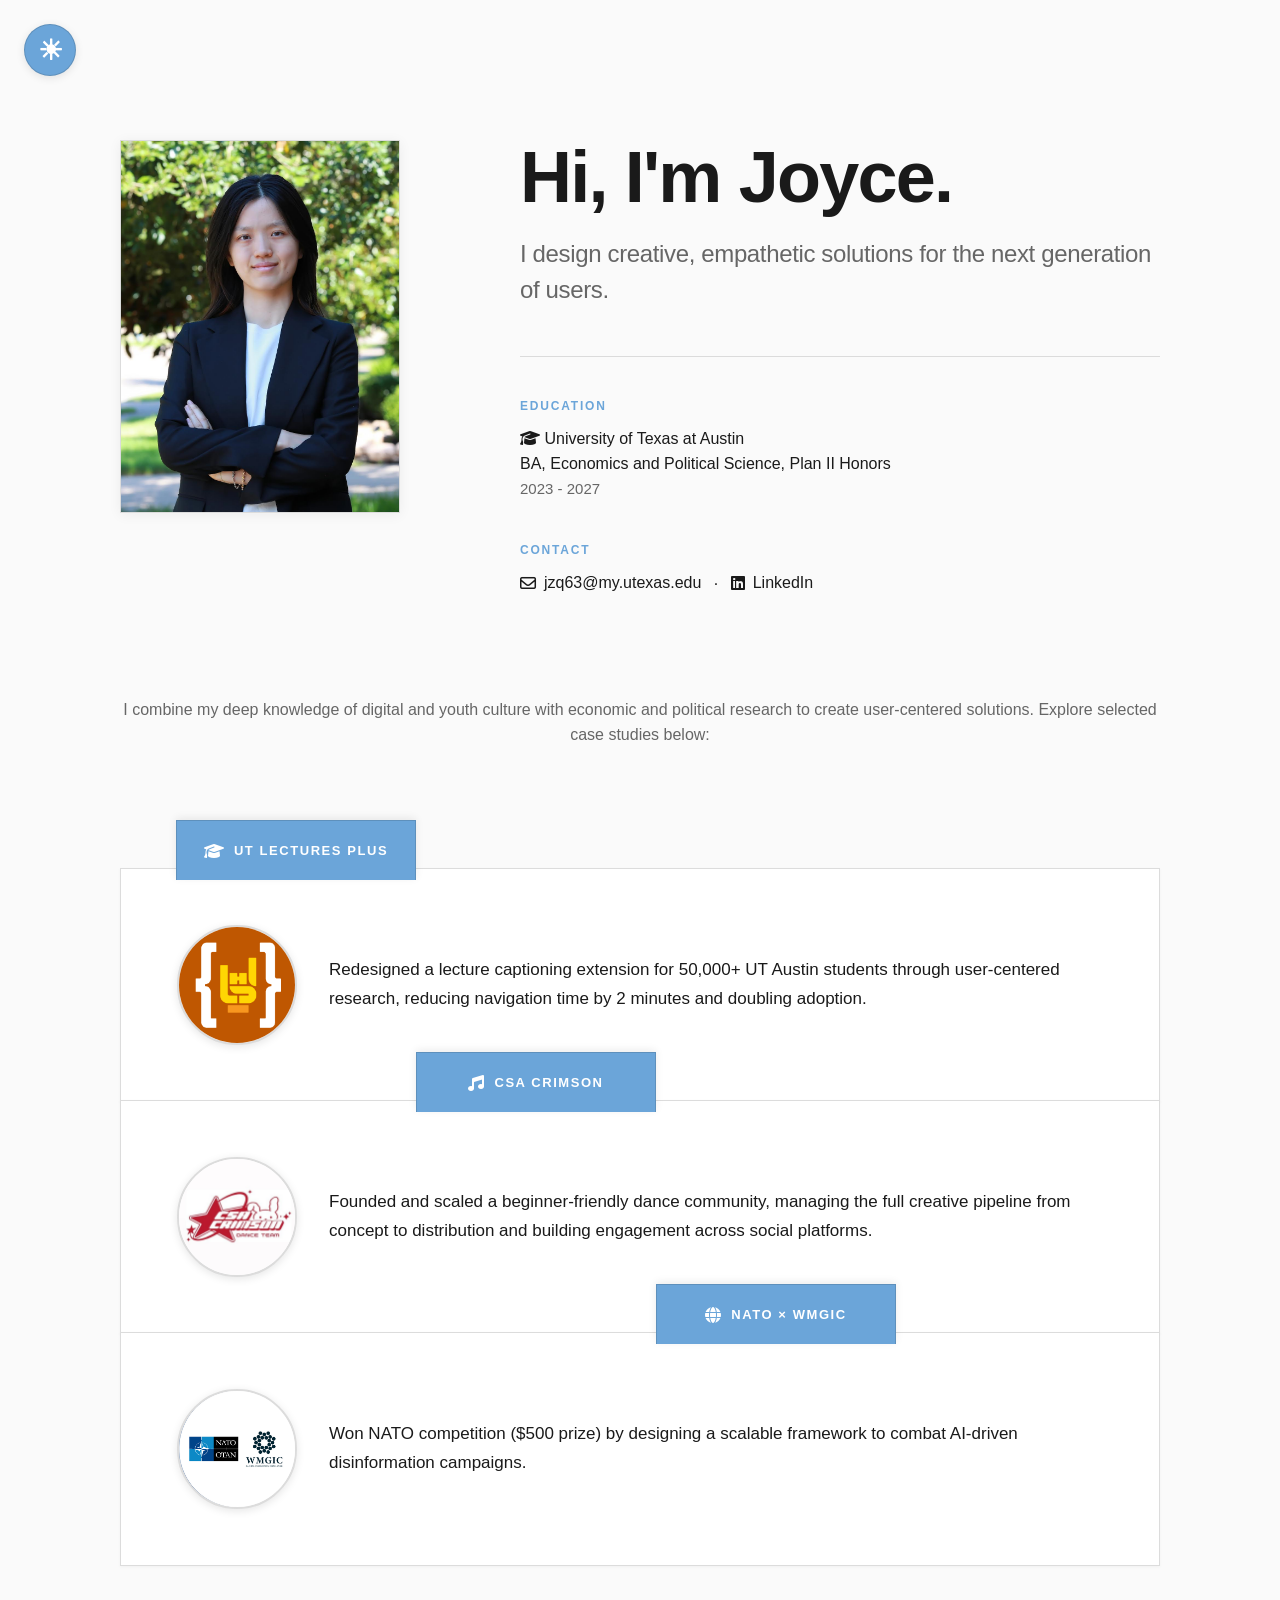
==== commit ae8a4bd4: "Update portrait image source in index.html" ====
--- a/index.html
+++ b/index.html
@@ -30,7 +30,7 @@
       <!-- Portrait box -->
       <div class="portrait-container fade-in">
         <div class="portrait-box">
-          <img src="assets/headshot.jpg" alt="Joyce Qian" class="portrait-image">
+          <img src="2.jpg" alt="Joyce Qian" class="portrait-image">
         </div>
       </div>
 
@@ -654,4 +654,4 @@
     }
     // ]]>
   </script>
-</body>+</body>
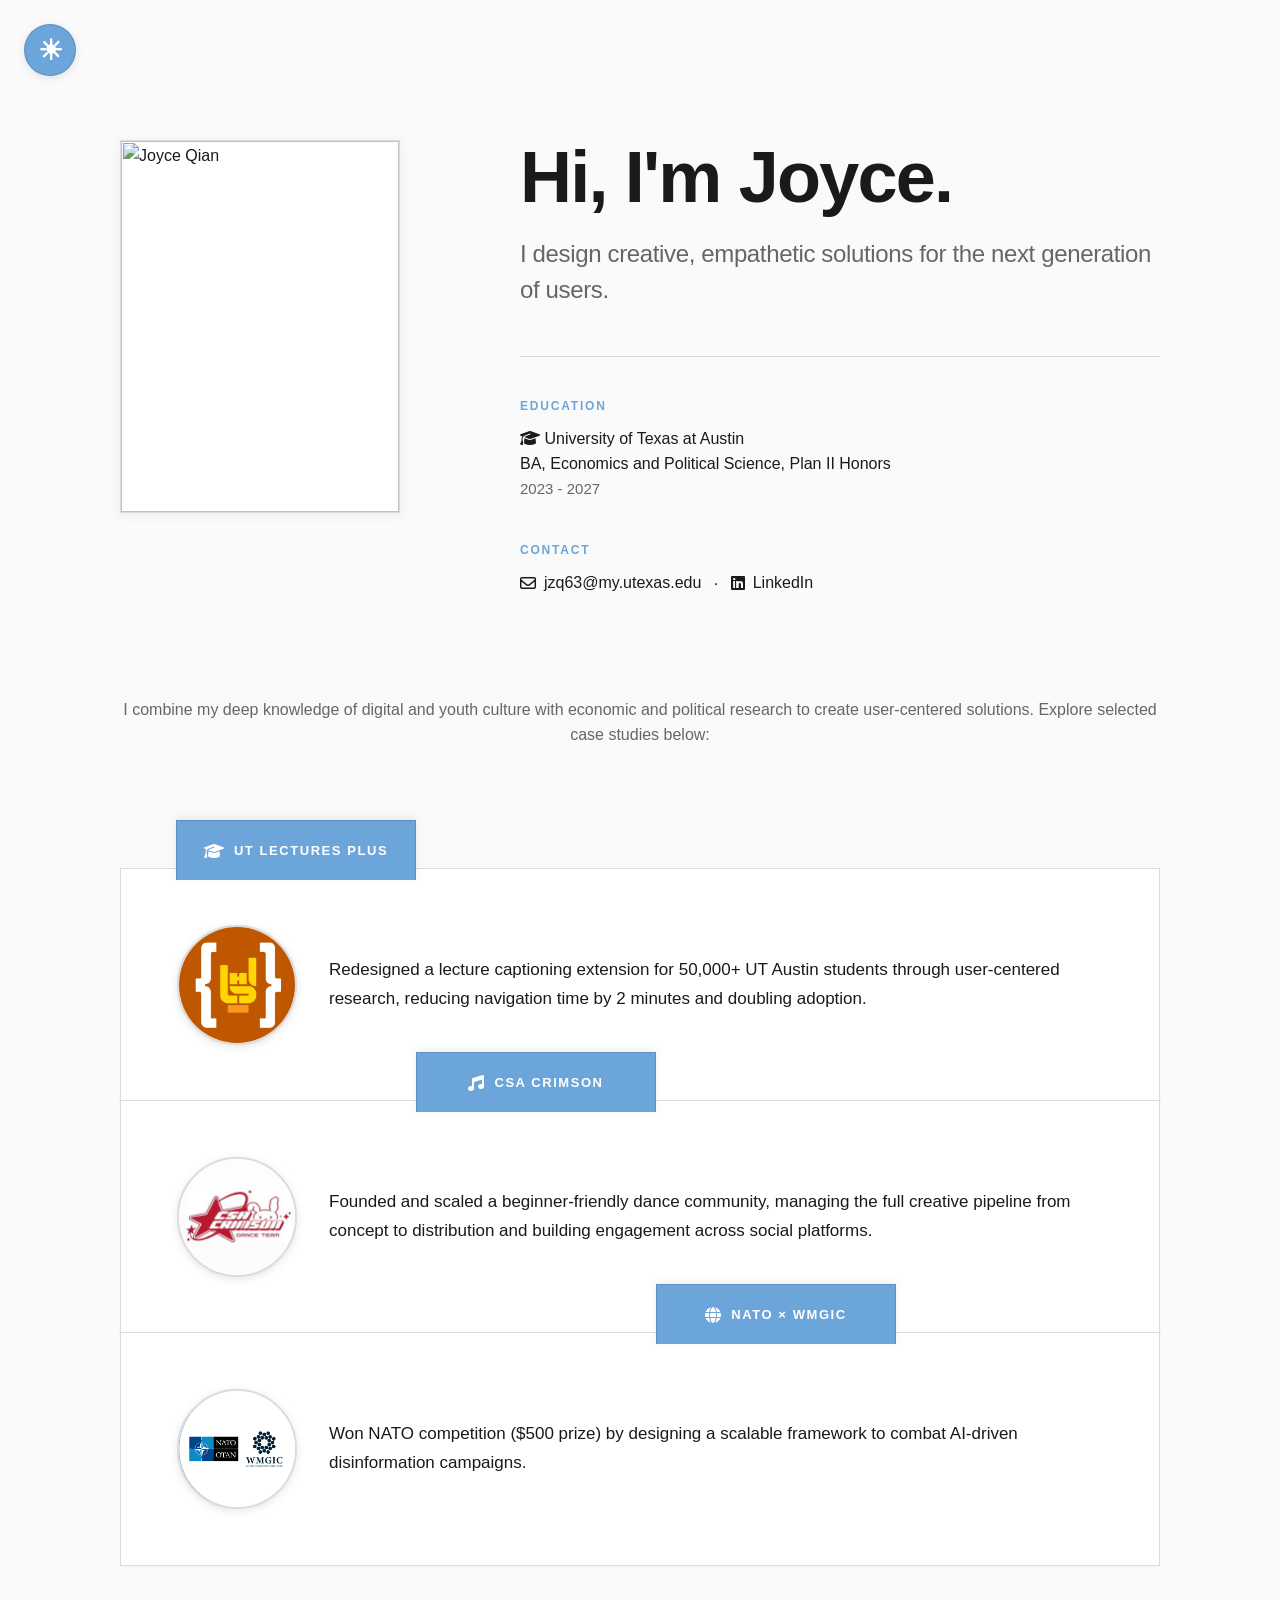
==== commit 1dd1ae49: "Update image source path in index.html" ====
--- a/index.html
+++ b/index.html
@@ -30,7 +30,7 @@
       <!-- Portrait box -->
       <div class="portrait-container fade-in">
         <div class="portrait-box">
-          <img src="2.jpg" alt="Joyce Qian" class="portrait-image">
+          <img src="portfolio/2.jpg" alt="Joyce Qian" class="portrait-image">
         </div>
       </div>
 
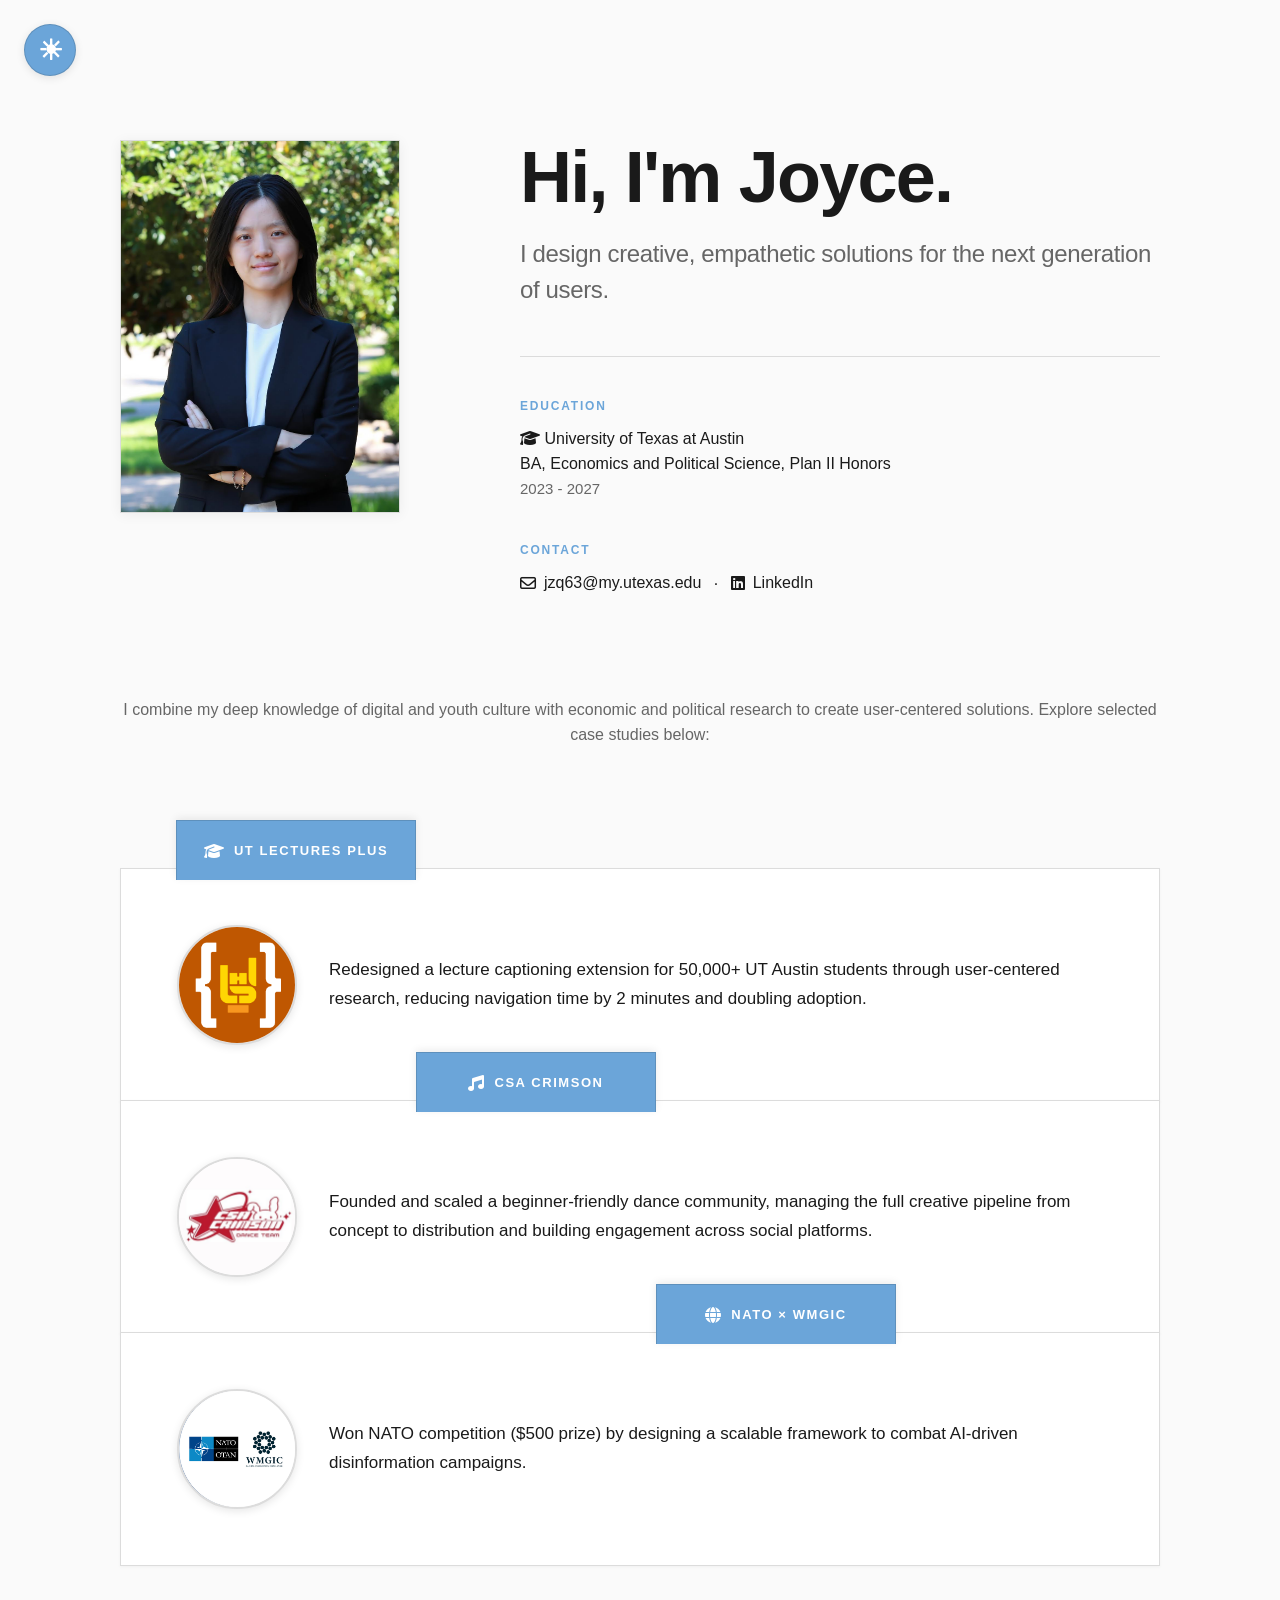
==== commit 613c632d: "Fix image source path in index.html" ====
--- a/index.html
+++ b/index.html
@@ -30,7 +30,7 @@
       <!-- Portrait box -->
       <div class="portrait-container fade-in">
         <div class="portrait-box">
-          <img src="portfolio/2.jpg" alt="Joyce Qian" class="portrait-image">
+          <img src="portfolionew.jpg" alt="Joyce Qian" class="portrait-image">
         </div>
       </div>
 
